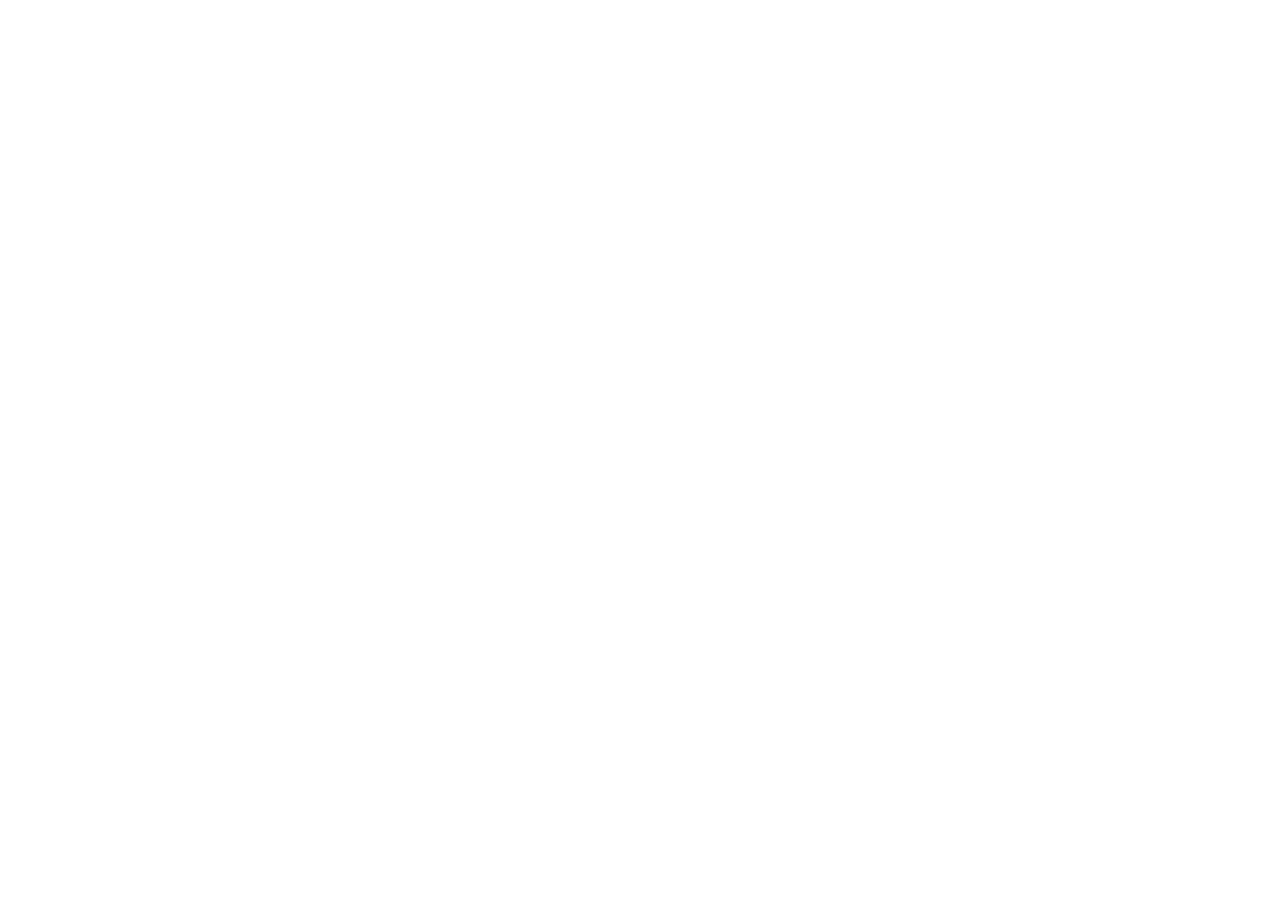
==== index.html @ 2f010128 "initial commit" ====
<!DOCTYPE html>
<html lang="en">
<head>
    <meta charset="UTF-8">
    <meta http-equiv="X-UA-Compatible" content="IE=edge">
    <meta name="viewport" content="width=device-width, initial-scale=1.0">
    <title>Document</title>
    <link rel="stylesheet" href="https://maxcdn.bootstrapcdn.com/bootstrap/3.4.1/css/bootstrap.min.css">
    <script src="https://ajax.googleapis.com/ajax/libs/jquery/3.5.1/jquery.min.js"></script>
    <script src="https://maxcdn.bootstrapcdn.com/bootstrap/3.4.1/js/bootstrap.min.js"></script>
</head>
<body>
    
    
</body>
</html>
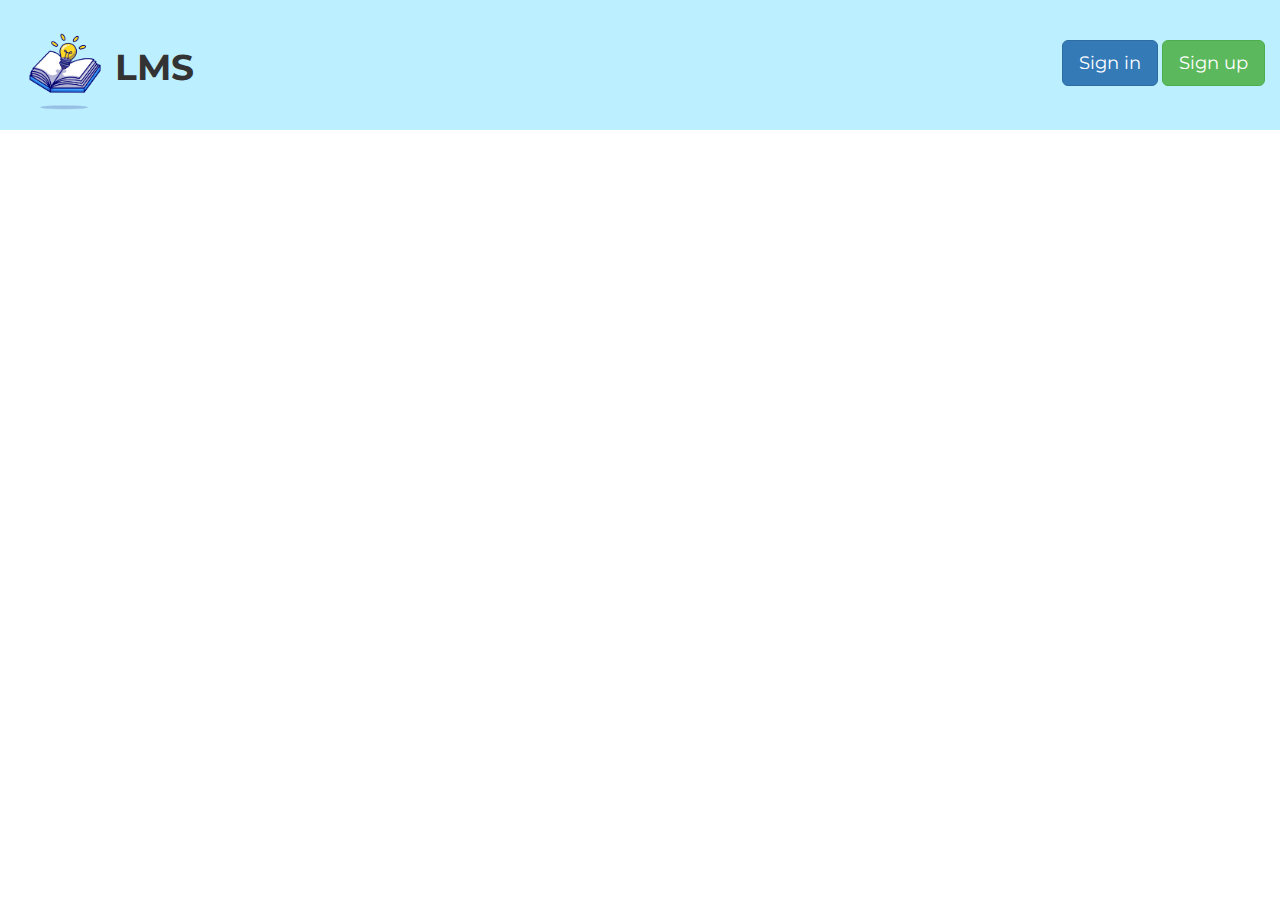
==== commit e4a76e30: "navbar complete" ====
--- a/index.html
+++ b/index.html
@@ -4,13 +4,28 @@
     <meta charset="UTF-8">
     <meta http-equiv="X-UA-Compatible" content="IE=edge">
     <meta name="viewport" content="width=device-width, initial-scale=1.0">
-    <title>Document</title>
+    <title>Library Management System</title>
     <link rel="stylesheet" href="https://maxcdn.bootstrapcdn.com/bootstrap/3.4.1/css/bootstrap.min.css">
     <script src="https://ajax.googleapis.com/ajax/libs/jquery/3.5.1/jquery.min.js"></script>
     <script src="https://maxcdn.bootstrapcdn.com/bootstrap/3.4.1/js/bootstrap.min.js"></script>
+    <link rel="stylesheet" href="./style.css">
 </head>
-<body>
-    
-    
+
+<body style="font-family: Montserrat;">
+
+    <!-- Navbar -->
+    <div class="container-fluid" style="background-color: #bcefff;">
+        <div class="row">
+            <div class="col-sm-4 text-left">
+                <h1><img src="./booklogo.jpg" height="100px" width="100px"><strong>LMS</strong></h1>
+            </div>
+            <div class="col-sm-4"></div>
+            <div class="col-sm-4 text-right">
+                <button class="btn btn-lg btn-primary" style="margin:40px 0 0 0;">Sign in</button>
+                <button class="btn btn-lg btn-success" style="margin:40px 0 0 0;">Sign up</button>
+            </div>
+        </div>
+    </div>
+
 </body>
 </html>--- a/style.css
+++ b/style.css
@@ -0,0 +1 @@
+@import url('https://fonts.googleapis.com/css2?family=Montserrat:ital,wght@0,400;0,800;1,200&display=swap');
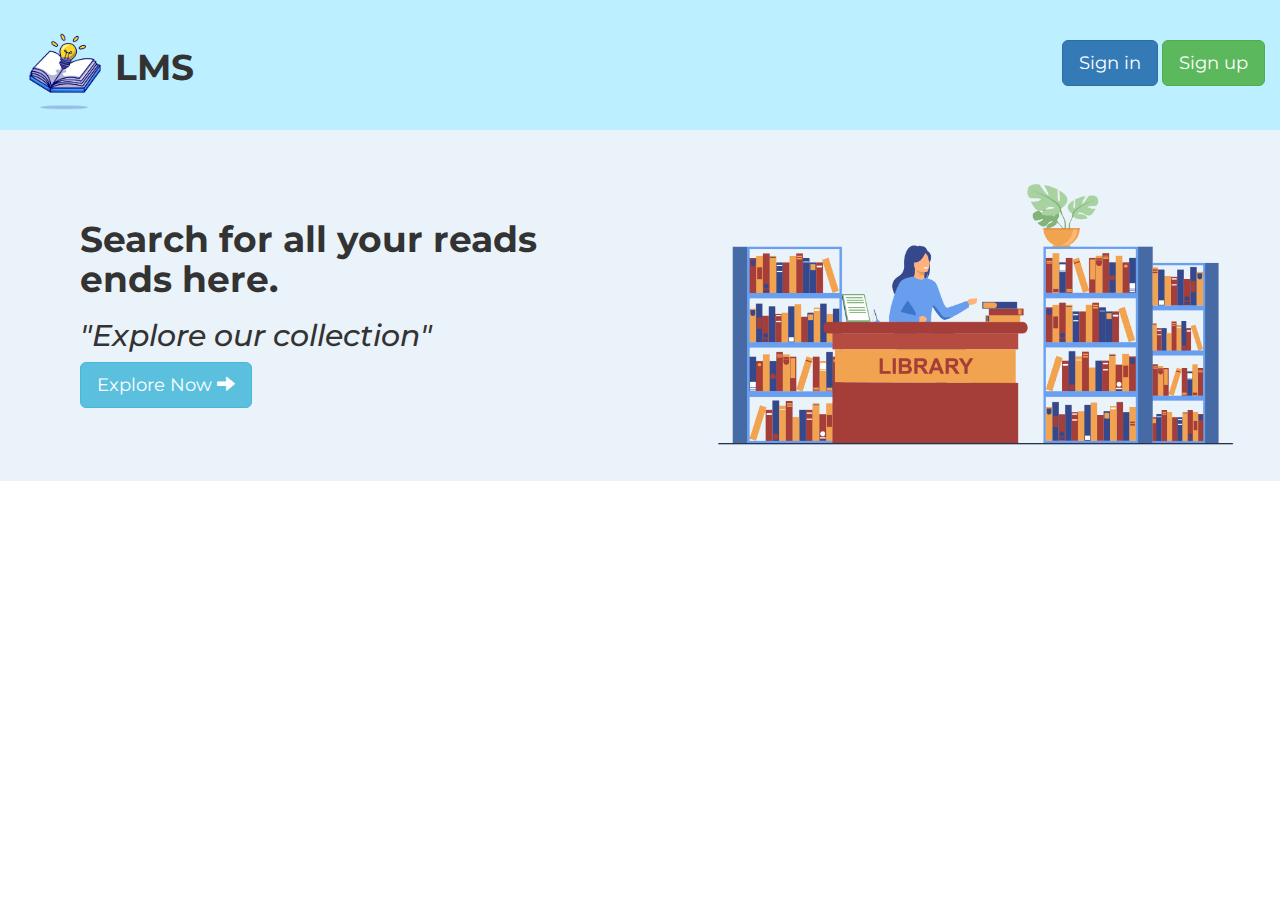
==== commit e8e3865b: "display part" ====
--- a/index.html
+++ b/index.html
@@ -26,6 +26,24 @@
             </div>
         </div>
     </div>
+    <!-- Navbar ends -->
 
+    <!-- Content -->
+    <div class="container-fluid" style="background-color: #ebf3fa;">
+        <div class="row">
+            <div class="col-md-6" style="padding:70px 20px 10px 80px;">
+                <h1><b>Search for all your reads ends here.</b></h1>
+                <h2><i>"Explore our collection"</i></h2>
+                <button class="btn btn-info btn-lg">Explore Now <span class="glyphicon glyphicon-arrow-right"></span></button>
+                
+            </div>
+            <div class="col-md-6"><img src="./library.png" style="width: 100%; height: auto;"></div>
+        </div>
+    </div>
+
+
+
+
+    <!-- Content ends -->
 </body>
 </html>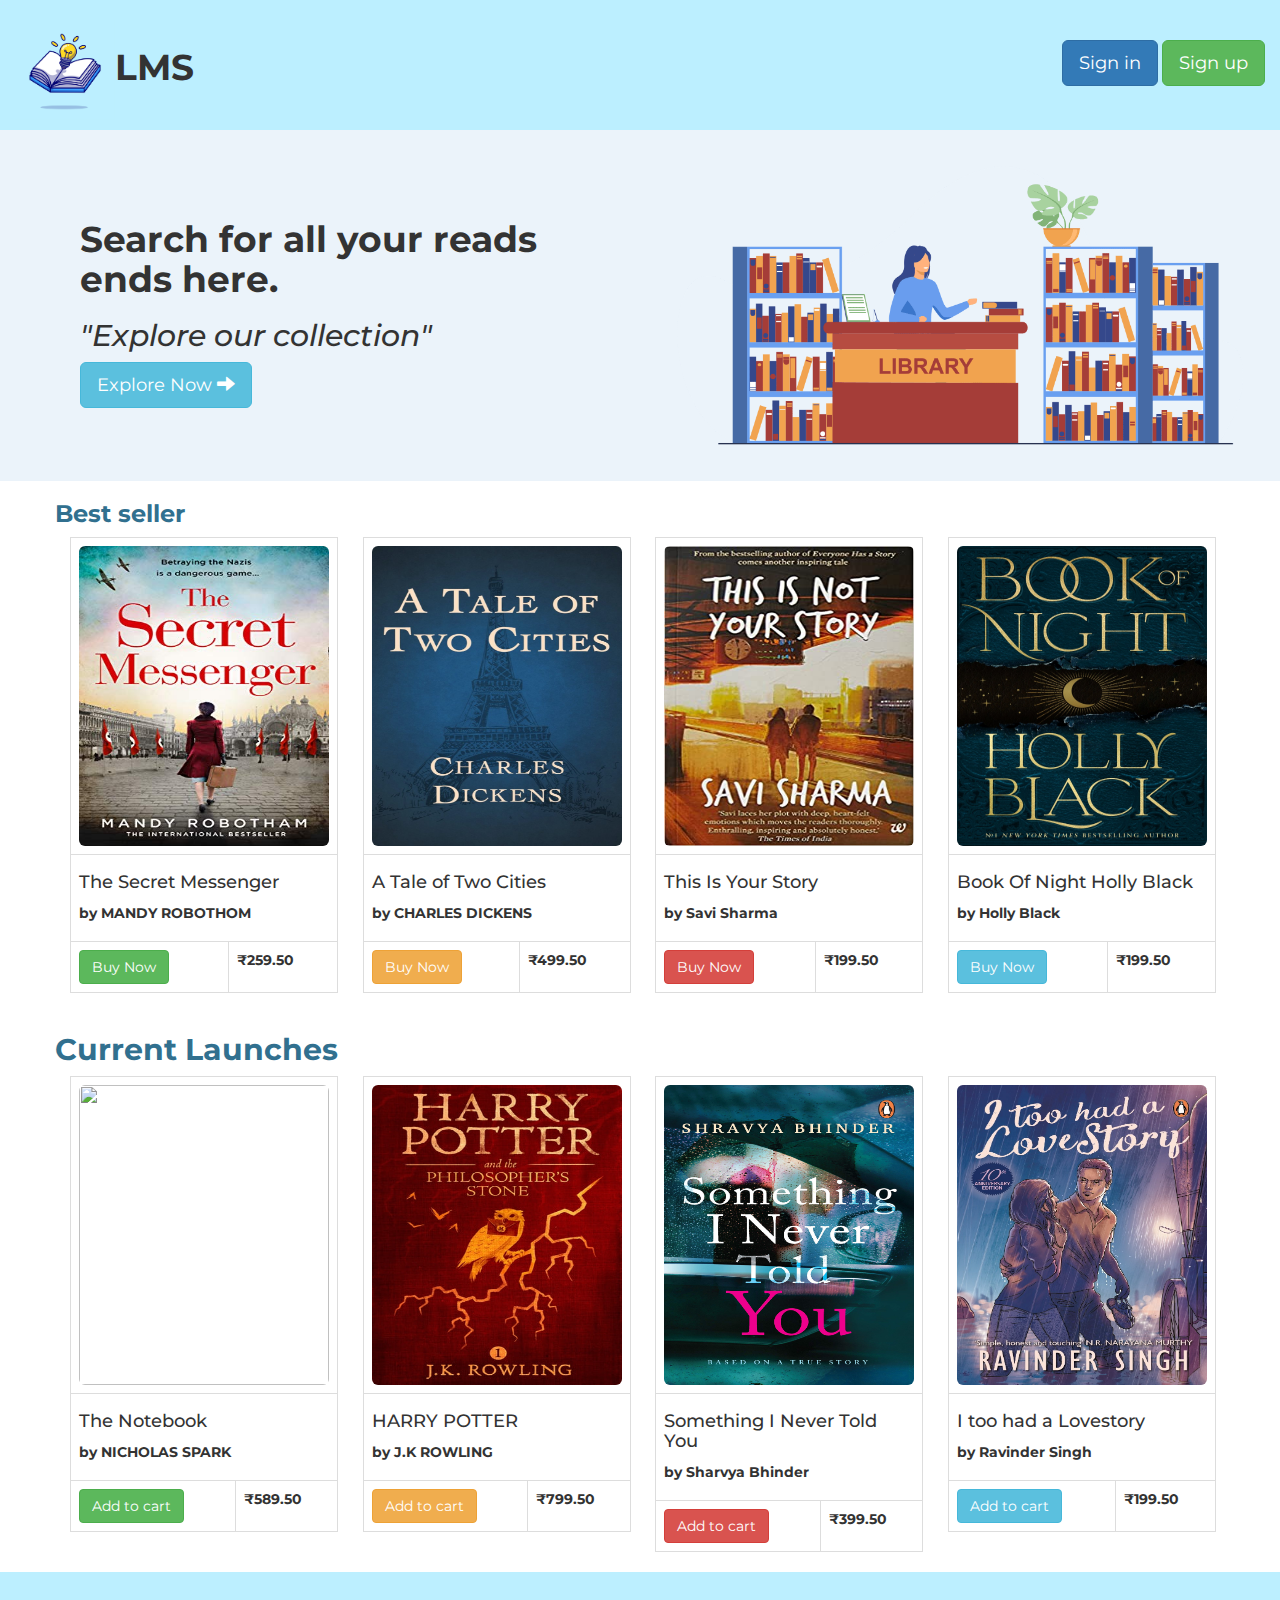
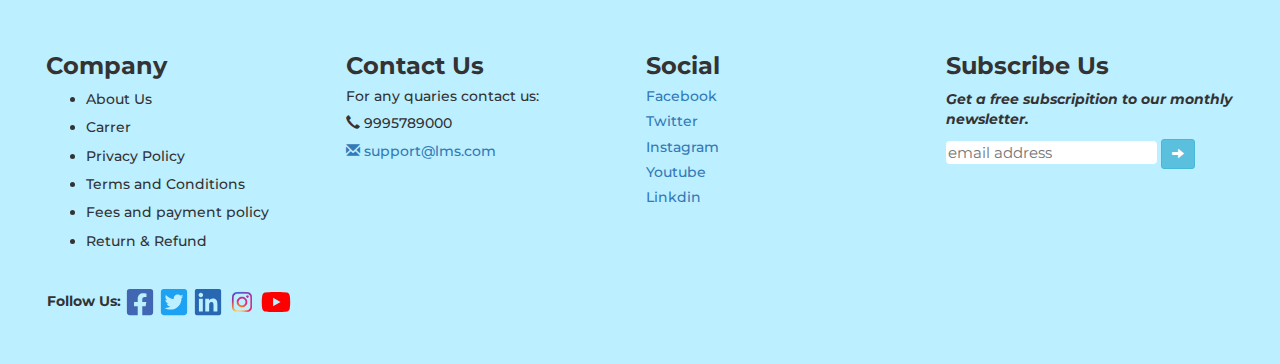
==== commit ed797265: "books added" ====
--- a/index.html
+++ b/index.html
@@ -40,10 +40,253 @@
             <div class="col-md-6"><img src="./library.png" style="width: 100%; height: auto;"></div>
         </div>
     </div>
-
-
-
-
+    <div class="container">
+        <div class="row">
+            <h3 class="text-info"><strong>Best seller</strong></h3>
+            <div class="col-sm-3">
+             <table class="table table-bordered">
+                    <tr>
+                        <td colspan="2" class="text-center">
+                            <img class="img-rounded" src="./book1.jpg "width="250px" height="300px">
+                        </td>
+                    </tr>
+                    <tr>
+                        <td colspan="2">
+                            <h4>The Secret Messenger</h4>
+                            <p><b>by MANDY ROBOTHOM</b></p>
+                        </td>
+                    </tr>
+                    <tr>
+                        <td>
+                            <button class="btn btn-success">Buy Now</button>
+                        </td>
+                        <td>
+                            <p><b>₹259.50</b></p>
+                        </td>
+                    </tr>
+                </table>
+            </div>    
+            <div class="col-sm-3">
+                <table class="table table-bordered">
+                    <tr>
+                        <td colspan="2" >
+                            <img class="img-rounded" src="./book2.jpg"width="250px" height="300px">
+                        </td>
+                    </tr>
+                    <tr>
+                        <td colspan="2">
+                            <h4>A Tale of Two Cities</h4>
+                            <p><b> by CHARLES DICKENS</b></p>
+                        </td>
+                    </tr>
+                    <tr>
+                        <td>
+                            <button class="btn btn-warning">Buy Now</button>
+                        </td>
+                        <td>
+                            <p><b>₹499.50</b></p>
+                        </td>
+                    </tr>
+                </table>
+            </div>    
+            <div class="col-sm-3">
+                <table class="table table-bordered">
+                    <tr >
+                        <td colspan="2">
+                            <img class="img-rounded" src="./book4.jpg "width="250px" height="300px">
+                        </td>
+                    </tr>
+                    <tr>
+                        <td colspan="2">
+                            <h4>This Is Your Story</h4> 
+                            <p><b> by Savi Sharma</b></p>
+                        </td>
+                    </tr>
+                    <tr>
+                        <td>
+                            <button class="btn btn-danger">Buy Now</button>
+                        </td>
+                        <td>
+                            <p><b>₹199.50</b></p>
+                        </td>
+                    </tr>
+                </table>
+            </div>    
+            <div class="col-sm-3">
+                <table class="table table-bordered">
+                    <tr >
+                        <td colspan="2">
+                            <img class="img-rounded" src="./book8.jpg"width="250px" height="300px">
+                        </td>
+                    </tr>
+                    <tr>
+                        <td colspan="2">
+                            <h4>Book Of Night Holly Black</h4>  
+                            <p><b>by Holly Black</b></p>
+                        </td>
+                    </tr>
+                    <tr>
+                        <td>
+                            <button class="btn btn-info">Buy Now</button>
+                        </td>
+                        <td>
+                            <p><b>₹199.50</b></p>
+                            
+                        </td>
+                    </tr>
+                </table>
+            </div>    
+        </div>
+       
+        </div>
+    </div>
+    <div class="container">
+        <div class="row">
+            <h2 class="text-info"><strong>Current Launches</strong></h2>
+            <div class="col-sm-3">
+             <table class="table table-bordered">
+                    <tr>
+                        <td colspan="2">
+                            <img class="img-rounded" src="./novel1.jpg "width="250px" height="300px">
+                        </td>
+                    </tr>
+                    <tr>
+                        <td colspan="2">
+                            <h4>The Notebook</h4>
+                            <p><b>by NICHOLAS SPARK</b></p>
+                        </td>
+                    </tr>
+                    <tr>
+                        <td>
+                            <button class="btn btn-success">Add to cart</button>
+                        </td>
+                        <td>
+                            <p><b>₹589.50</b></p>
+                        </td>
+                    </tr>
+                </table>
+            </div>    
+            <div class="col-sm-3">
+                <table class="table table-bordered">
+                    <tr>
+                        <td colspan="2" >
+                            <img class="img-rounded" src="./novel2.jpg"width="250px" height="300px">
+                        </td>
+                    </tr>
+                    <tr>
+                        <td colspan="2">
+                            <h4>HARRY POTTER</h4>
+                            <p><b>by J.K ROWLING</b></p>
+                        </td>
+                    </tr>
+                    <tr>
+                        <td>
+                            <button class="btn btn-warning">Add to cart</button>
+                        </td>
+                        <td>
+                            <p><b>₹799.50</b></p>
+                        </td>
+                    </tr>
+                </table>
+            </div>    
+            <div class="col-sm-3">
+                <table class="table table-bordered">
+                    <tr >
+                        <td colspan="2">
+                            <img class="img-rounded" src="./novel.3.jpg "width="250px" height="300px">
+                        </td>
+                    </tr>
+                    <tr>
+                        <td colspan="2">
+                            <h4>Something I Never Told You</h4> 
+                            <p><b>by Sharvya Bhinder</b></p>
+                        </td>
+                    </tr>
+                    <tr>
+                        <td>
+                            <button class="btn btn-danger">Add to cart</button>
+                        </td>
+                        <td>
+                            <p><b>₹399.50</b></p>
+                        </td>
+                    </tr>
+                </table>
+            </div>    
+            <div class="col-sm-3">
+                <table class="table table-bordered">
+                    <tr >
+                        <td colspan="2">
+                            <img class="img-rounded" src="./novel4.jpg"width="250px" height="300px">
+                        </td>
+                    </tr>
+                    <tr>
+                        <td colspan="2">
+                            <h4>I too had a Lovestory</h4>  
+                            <p><b>by Ravinder Singh</b></p>
+                        </td>
+                    </tr>
+                    <tr>
+                        <td>
+                            <button class="btn btn-info">Add to cart</button>
+                        </td>
+                        <td>
+                            <p><b>₹199.50</b></p>
+                            
+                        </td>
+                    </tr>
+                </table>
+            </div>    
+        </div>
+       
+        </div>
+    </div>
     <!-- Content ends -->
+
+    <!-- Footer Part -->
+    <div class="container-fluid" style="background-color: #bcefff; padding: 40px;">
+        <div class="row" style="padding:15px;">
+            <div class="col-md-3" style="padding: 6px;">
+                <h3><b>Company</b></h3>
+                <ul type="disc">
+                    <li><h5>About Us</h5></li>
+                    <li><h5>Carrer</h5></li>
+                    <li><h5>Privacy Policy</h5></li>
+                    <li><h5>Terms and Conditions </h5></li>
+                    <li><h5>Fees and payment policy </h5></li>
+                    <li><h5>Return & Refund </h5></li>
+                </ul>
+            </div>
+            <div class="col-md-3" style="padding: 6px;">
+                <h3><strong>Contact Us</strong></h3>
+                <h5>For any quaries contact us: </h5>
+                <h5><span class="glyphicon glyphicon-earphone"></span> 9995789000 </h5>
+                <h5><a href="#"><span class="glyphicon glyphicon-envelope"></span> support@lms.com</a></h5>
+            </div>
+            <div class="col-md-3" style="padding: 6px;" >
+                <h3><b>Social</b></h3>
+                <a href="#"><h5>Facebook</h5></a>
+                <a href="#"><h5>Twitter</h5></a>
+                <a href="#"><h5>Instagram</h5></a>
+                <a href="#"><h5>Youtube</h5></a>
+                <a href="#"><h5>Linkdin</h5></a>
+            </div>
+            <div class="col-md-3" style="padding: 6px;">
+                <h3><strong>Subscribe Us</strong></h3>
+                <p><i style="font-weight: bold;">Get a free subscripition to our monthly newsletter.</i></p>
+                <input type="email" style="border:none; border-radius: 4px; font-size: 15px;" placeholder="email address" />
+                <button class="btn btn-sm btn-info"><span class="glyphicon glyphicon-arrow-right"></span></button>
+            </div>
+        </div>
+        <div class="row" style="padding:7px">
+            <div class="col-sm-6">
+            <b>Follow Us: </b>
+                <a href="#"><img class="img-rounded" src="./fb-icon.svg" height="30" width="30"></a>
+                <a href="#"><img class="img-rounded" src="./twitter-square-brands.svg" height="30" width="30"></a>
+                <a href="#"><img class="img-rounded" src="./linkedin-brands.svg" height="30" width="30"></a>
+                <a href="#"><img class="img-rounded" src="./Instagram.png" height="30" width="30"></a>
+                <a href="#"><img class="img-rounded" src="./youtube-brands.svg" height="30" width="30"></a>
+            </div>
+        </div>
+
 </body>
 </html>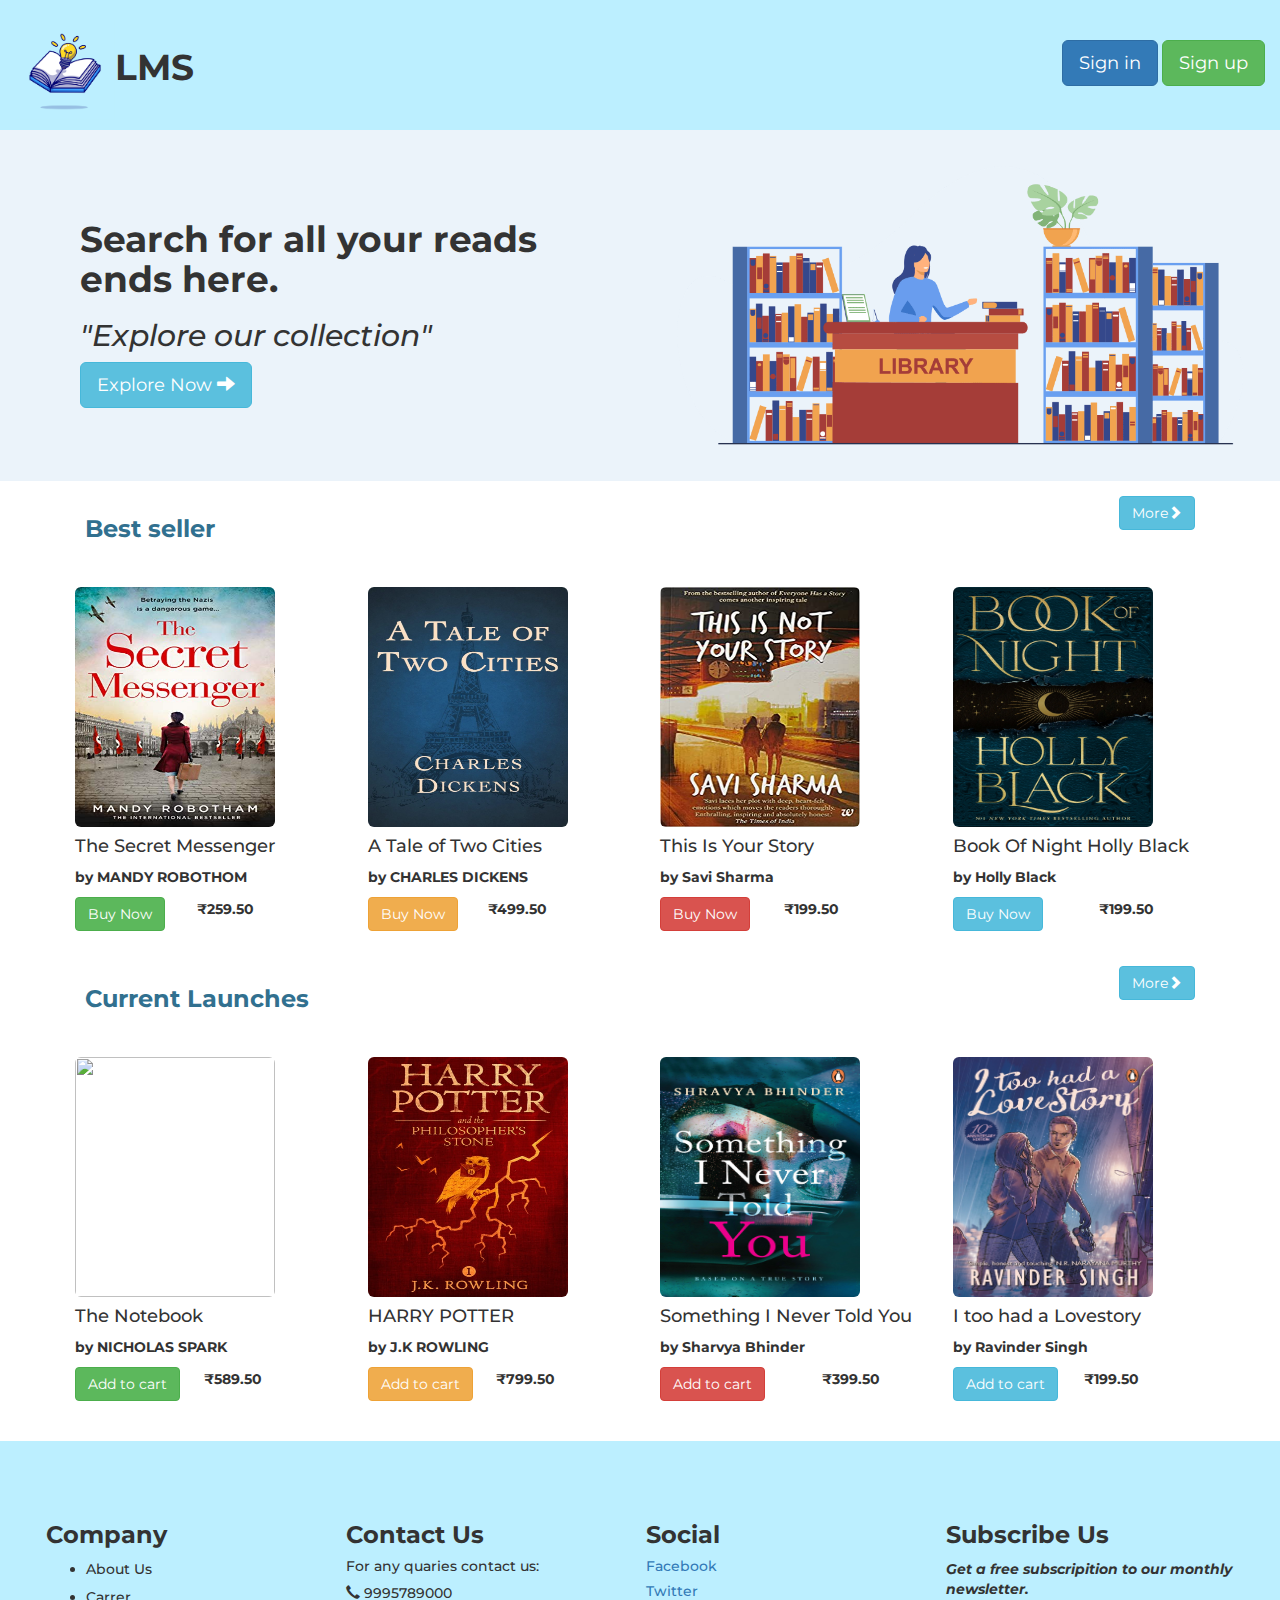
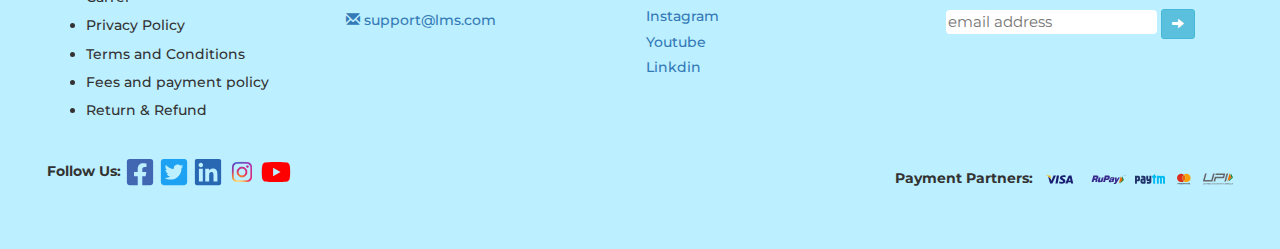
==== commit 46a339b5: "footer updated and padding in books" ====
--- a/index.html
+++ b/index.html
@@ -35,19 +35,26 @@
                 <h1><b>Search for all your reads ends here.</b></h1>
                 <h2><i>"Explore our collection"</i></h2>
                 <button class="btn btn-info btn-lg">Explore Now <span class="glyphicon glyphicon-arrow-right"></span></button>
-                
             </div>
             <div class="col-md-6"><img src="./library.png" style="width: 100%; height: auto;"></div>
         </div>
     </div>
     <div class="container">
-        <div class="row">
-            <h3 class="text-info"><strong>Best seller</strong></h3>
-            <div class="col-sm-3">
-             <table class="table table-bordered">
+        <div class="row" style="padding: 15px;">
+            <div class="col-sm-4 text-left">
+                <h3 class="text-info"><strong>Best seller</strong></h3>
+            </div>
+            <div class="col-sm-8 text-right">
+                <button class="btn btn-info">More<span class="glyphicon glyphicon-chevron-right"></span></button>
+            </div>
+
+        </div>
+        <div class="row" >
+            <div class="col-md-3" style="padding: 20px;">
+             <table>
                     <tr>
                         <td colspan="2" class="text-center">
-                            <img class="img-rounded" src="./book1.jpg "width="250px" height="300px">
+                            <img class="img-rounded" src="./book1.jpg" width="200px" height="240px">
                         </td>
                     </tr>
                     <tr>
@@ -66,11 +73,11 @@
                     </tr>
                 </table>
             </div>    
-            <div class="col-sm-3">
-                <table class="table table-bordered">
+            <div class="col-md-3" style="padding: 20px;">
+                <table>
                     <tr>
                         <td colspan="2" >
-                            <img class="img-rounded" src="./book2.jpg"width="250px" height="300px">
+                            <img class="img-rounded" src="./book2.jpg"width="200px" height="240px">
                         </td>
                     </tr>
                     <tr>
@@ -89,11 +96,11 @@
                     </tr>
                 </table>
             </div>    
-            <div class="col-sm-3">
-                <table class="table table-bordered">
+            <div class="col-md-3" style="padding: 20px;">
+                <table>
                     <tr >
                         <td colspan="2">
-                            <img class="img-rounded" src="./book4.jpg "width="250px" height="300px">
+                            <img class="img-rounded" src="./book4.jpg "width="200px" height="240px">
                         </td>
                     </tr>
                     <tr>
@@ -112,11 +119,11 @@
                     </tr>
                 </table>
             </div>    
-            <div class="col-sm-3">
-                <table class="table table-bordered">
+            <div class="col-md-3" style="padding: 20px;">
+                <table>
                     <tr >
                         <td colspan="2">
-                            <img class="img-rounded" src="./book8.jpg"width="250px" height="300px">
+                            <img class="img-rounded" src="./book8.jpg"width="200px" height="240px">
                         </td>
                     </tr>
                     <tr>
@@ -137,17 +144,22 @@
                 </table>
             </div>    
         </div>
-       
-        </div>
     </div>
     <div class="container">
+        <div class="row" style="padding: 15px;">
+            <div class="col-sm-4 text-left">
+                <h3 class="text-info"><strong>Current Launches</strong></h3>
+            </div>
+            <div class="col-sm-8 text-right">
+                <button class="btn btn-info">More<span class="glyphicon glyphicon-chevron-right"></span></button>
+            </div>
+        </div>
         <div class="row">
-            <h2 class="text-info"><strong>Current Launches</strong></h2>
-            <div class="col-sm-3">
-             <table class="table table-bordered">
-                    <tr>
-                        <td colspan="2">
-                            <img class="img-rounded" src="./novel1.jpg "width="250px" height="300px">
+            <div class="col-md-3" style="padding: 20px;">
+             <table>
+                    <tr>
+                        <td colspan="2">
+                            <img class="img-rounded" src="./novel1.jpg" width="200px" height="240px">
                         </td>
                     </tr>
                     <tr>
@@ -166,11 +178,11 @@
                     </tr>
                 </table>
             </div>    
-            <div class="col-sm-3">
-                <table class="table table-bordered">
+            <div class="col-md-3" style="padding: 20px;">
+                <table>
                     <tr>
                         <td colspan="2" >
-                            <img class="img-rounded" src="./novel2.jpg"width="250px" height="300px">
+                            <img class="img-rounded" src="./novel2.jpg"width="200px" height="240px">
                         </td>
                     </tr>
                     <tr>
@@ -189,11 +201,11 @@
                     </tr>
                 </table>
             </div>    
-            <div class="col-sm-3">
-                <table class="table table-bordered">
+            <div class="col-md-3" style="padding: 20px;">
+                <table>
                     <tr >
                         <td colspan="2">
-                            <img class="img-rounded" src="./novel.3.jpg "width="250px" height="300px">
+                            <img class="img-rounded" src="./novel.3.jpg "width="200px" height="240px">
                         </td>
                     </tr>
                     <tr>
@@ -212,11 +224,11 @@
                     </tr>
                 </table>
             </div>    
-            <div class="col-sm-3">
-                <table class="table table-bordered">
+            <div class="col-md-3" style="padding: 20px;">
+                <table>
                     <tr >
                         <td colspan="2">
-                            <img class="img-rounded" src="./novel4.jpg"width="250px" height="300px">
+                            <img class="img-rounded" src="./novel4.jpg" width="200px" height="240px">
                         </td>
                     </tr>
                     <tr>
@@ -243,7 +255,7 @@
     <!-- Content ends -->
 
     <!-- Footer Part -->
-    <div class="container-fluid" style="background-color: #bcefff; padding: 40px;">
+    <div class="container-fluid" style="background-color: #bcefff; padding: 40px; margin-top: 20px;">
         <div class="row" style="padding:15px;">
             <div class="col-md-3" style="padding: 6px;">
                 <h3><b>Company</b></h3>
@@ -278,7 +290,7 @@
             </div>
         </div>
         <div class="row" style="padding:7px">
-            <div class="col-sm-6">
+            <div class="col-sm-4">
             <b>Follow Us: </b>
                 <a href="#"><img class="img-rounded" src="./fb-icon.svg" height="30" width="30"></a>
                 <a href="#"><img class="img-rounded" src="./twitter-square-brands.svg" height="30" width="30"></a>
@@ -286,6 +298,14 @@
                 <a href="#"><img class="img-rounded" src="./Instagram.png" height="30" width="30"></a>
                 <a href="#"><img class="img-rounded" src="./youtube-brands.svg" height="30" width="30"></a>
             </div>
+            <div class="col-sm-8 text-right">
+                <b>Payment Partners: </b>
+                    <img class="img-rounded" src="./visa.svg" height="45" width="45">
+                    <img class="img-rounded" src="./rupay-logo.svg" height="45" width="45">
+                    <img class="img-rounded" src="./paytm.svg" height="30" width="30">
+                    <img class="img-rounded" src="./master-card.svg" height="30" width="30">
+                    <img class="img-rounded" src="./upi-payment.svg" height="30" width="30">
+                </div>
         </div>
 
 </body>
--- a/style.css
+++ b/style.css
@@ -1 +1,4 @@
 @import url('https://fonts.googleapis.com/css2?family=Montserrat:ital,wght@0,400;0,800;1,200&display=swap');
+table{
+    border: none !important;
+}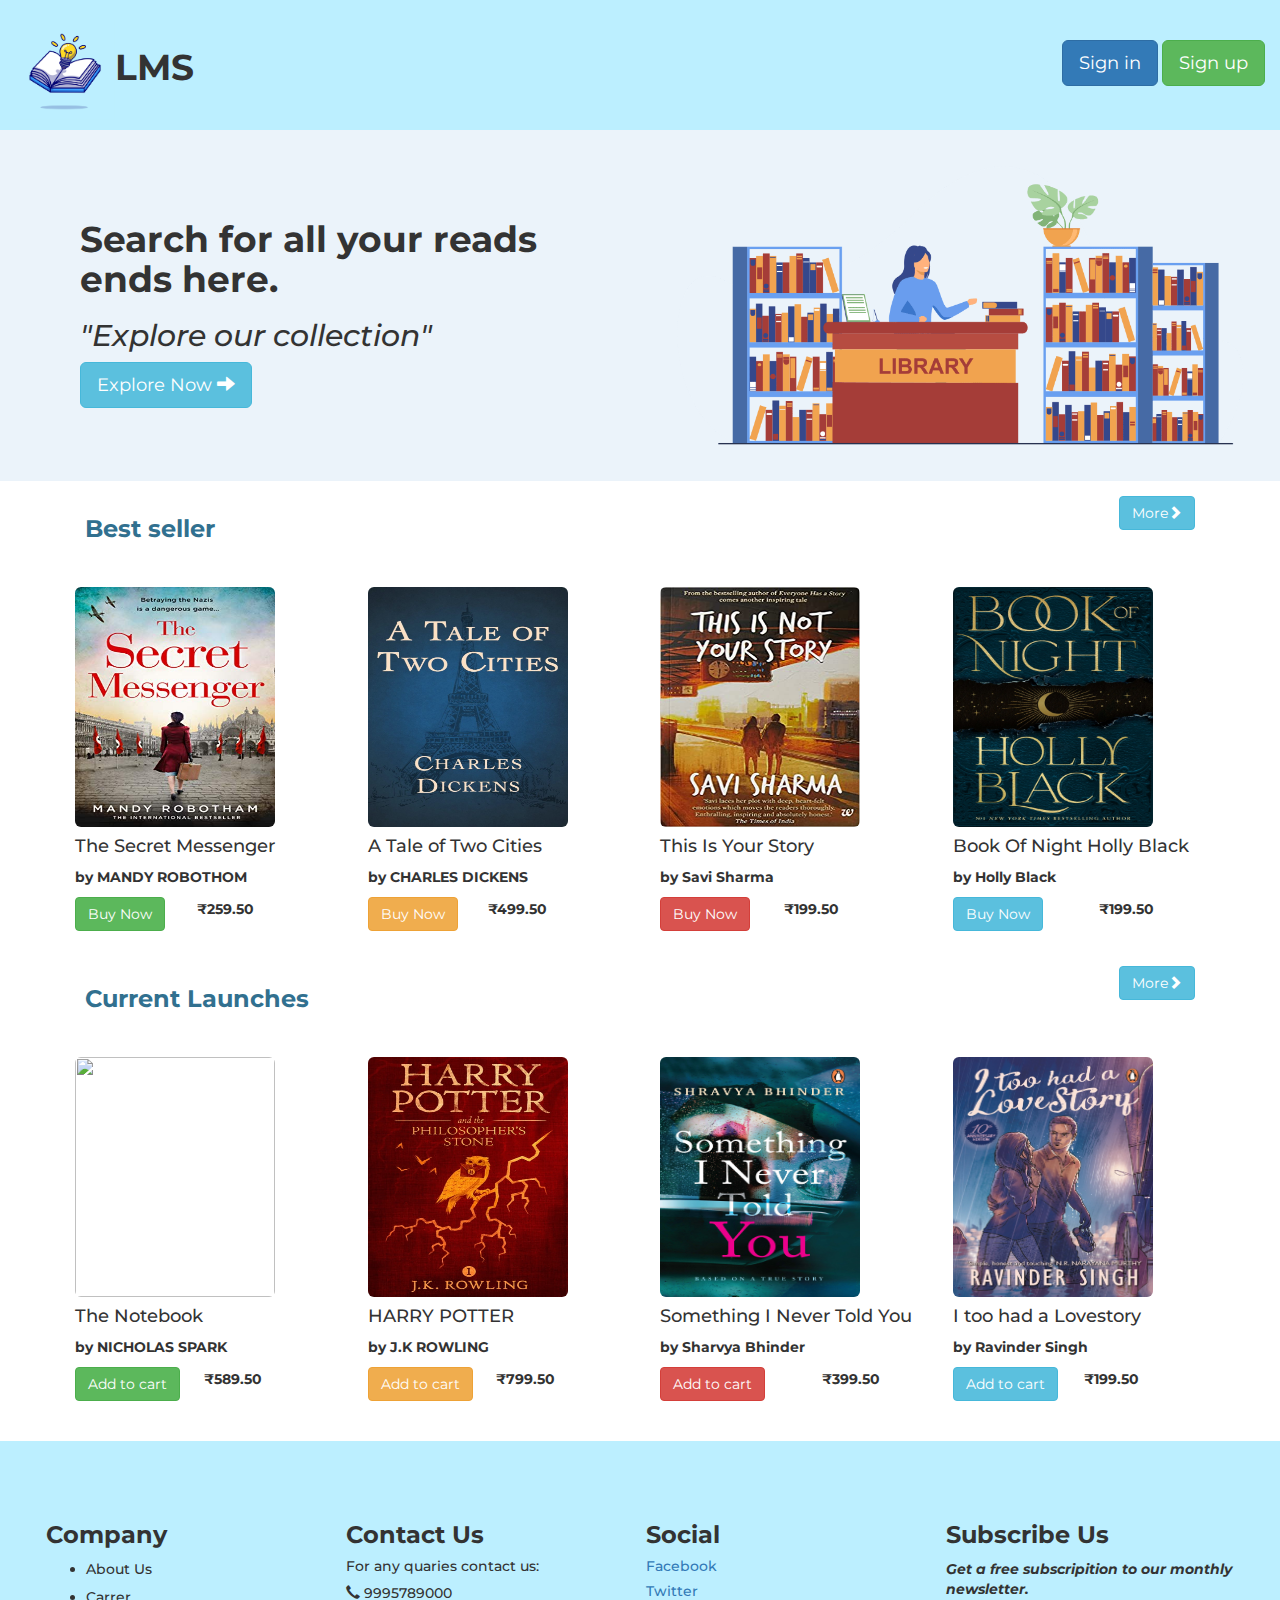
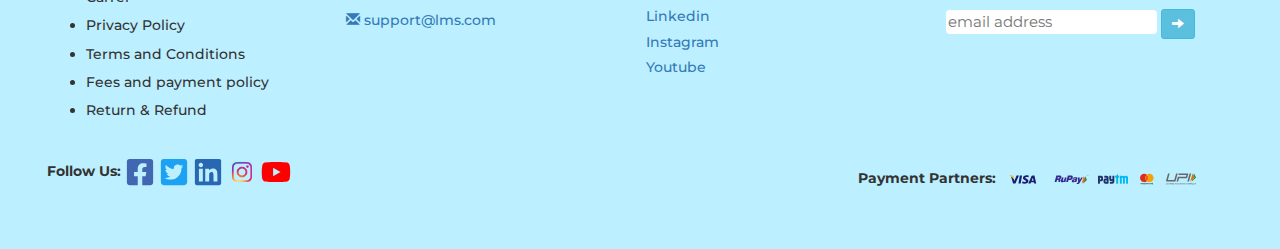
==== commit 217b8d12: "fixed cols" ====
--- a/index.html
+++ b/index.html
@@ -278,9 +278,9 @@
                 <h3><b>Social</b></h3>
                 <a href="#"><h5>Facebook</h5></a>
                 <a href="#"><h5>Twitter</h5></a>
+                <a href="#"><h5>Linkedin</h5></a>
                 <a href="#"><h5>Instagram</h5></a>
                 <a href="#"><h5>Youtube</h5></a>
-                <a href="#"><h5>Linkdin</h5></a>
             </div>
             <div class="col-md-3" style="padding: 6px;">
                 <h3><strong>Subscribe Us</strong></h3>
@@ -290,7 +290,7 @@
             </div>
         </div>
         <div class="row" style="padding:7px">
-            <div class="col-sm-4">
+            <div class="col-sm-8">
             <b>Follow Us: </b>
                 <a href="#"><img class="img-rounded" src="./fb-icon.svg" height="30" width="30"></a>
                 <a href="#"><img class="img-rounded" src="./twitter-square-brands.svg" height="30" width="30"></a>
@@ -298,7 +298,7 @@
                 <a href="#"><img class="img-rounded" src="./Instagram.png" height="30" width="30"></a>
                 <a href="#"><img class="img-rounded" src="./youtube-brands.svg" height="30" width="30"></a>
             </div>
-            <div class="col-sm-8 text-right">
+            <div class="col-sm-4">
                 <b>Payment Partners: </b>
                     <img class="img-rounded" src="./visa.svg" height="45" width="45">
                     <img class="img-rounded" src="./rupay-logo.svg" height="45" width="45">
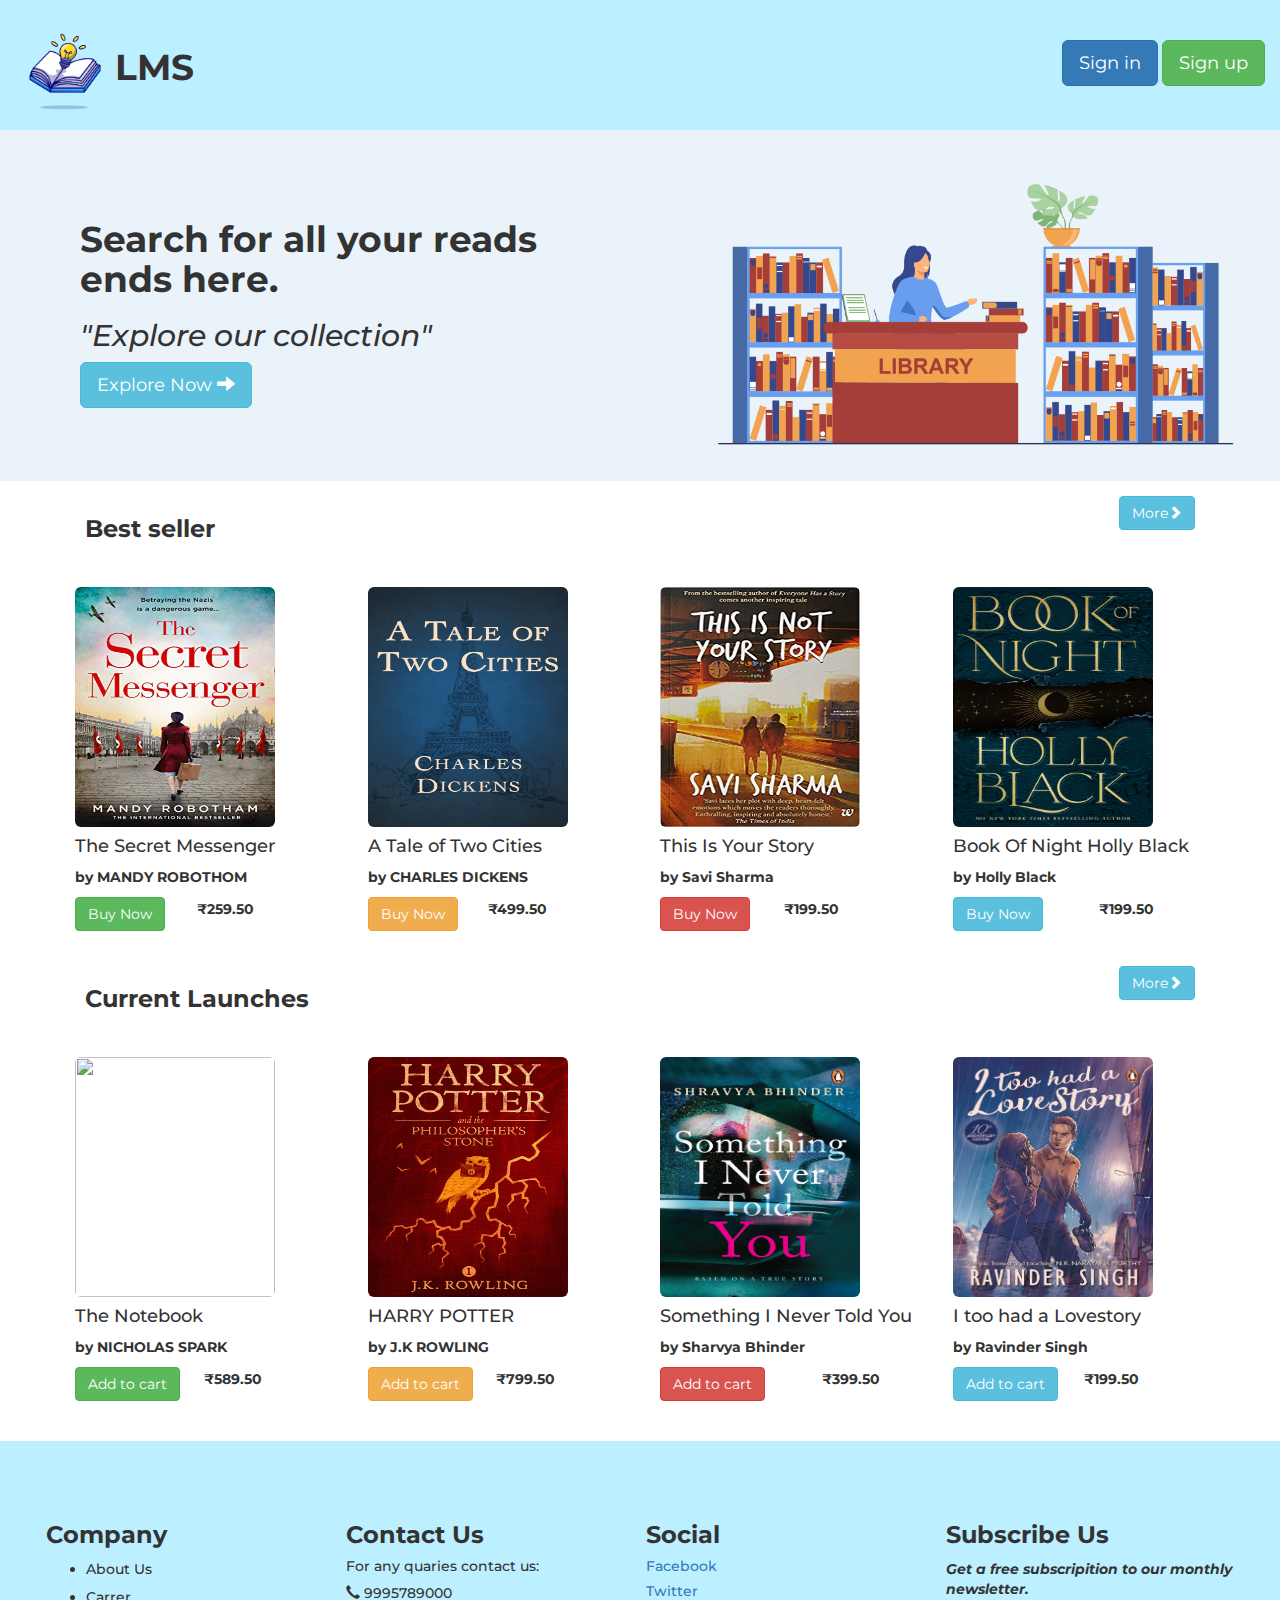
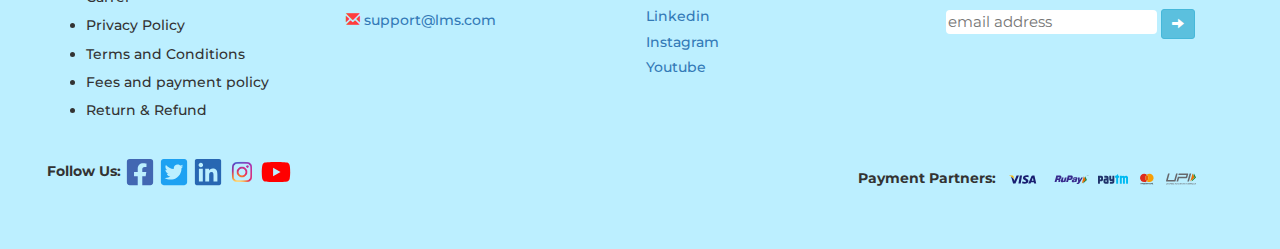
==== commit 222596c3: "chahnged font color" ====
--- a/index.html
+++ b/index.html
@@ -42,7 +42,7 @@
     <div class="container">
         <div class="row" style="padding: 15px;">
             <div class="col-sm-4 text-left">
-                <h3 class="text-info"><strong>Best seller</strong></h3>
+                <h3><strong>Best seller</strong></h3>
             </div>
             <div class="col-sm-8 text-right">
                 <button class="btn btn-info">More<span class="glyphicon glyphicon-chevron-right"></span></button>
@@ -148,7 +148,7 @@
     <div class="container">
         <div class="row" style="padding: 15px;">
             <div class="col-sm-4 text-left">
-                <h3 class="text-info"><strong>Current Launches</strong></h3>
+                <h3><strong>Current Launches</strong></h3>
             </div>
             <div class="col-sm-8 text-right">
                 <button class="btn btn-info">More<span class="glyphicon glyphicon-chevron-right"></span></button>
@@ -272,7 +272,7 @@
                 <h3><strong>Contact Us</strong></h3>
                 <h5>For any quaries contact us: </h5>
                 <h5><span class="glyphicon glyphicon-earphone"></span> 9995789000 </h5>
-                <h5><a href="#"><span class="glyphicon glyphicon-envelope"></span> support@lms.com</a></h5>
+                <h5><a href="#"><span class="glyphicon glyphicon-envelope" style="color: #ff3d3d;"></span> support@lms.com</a></h5>
             </div>
             <div class="col-md-3" style="padding: 6px;" >
                 <h3><b>Social</b></h3>
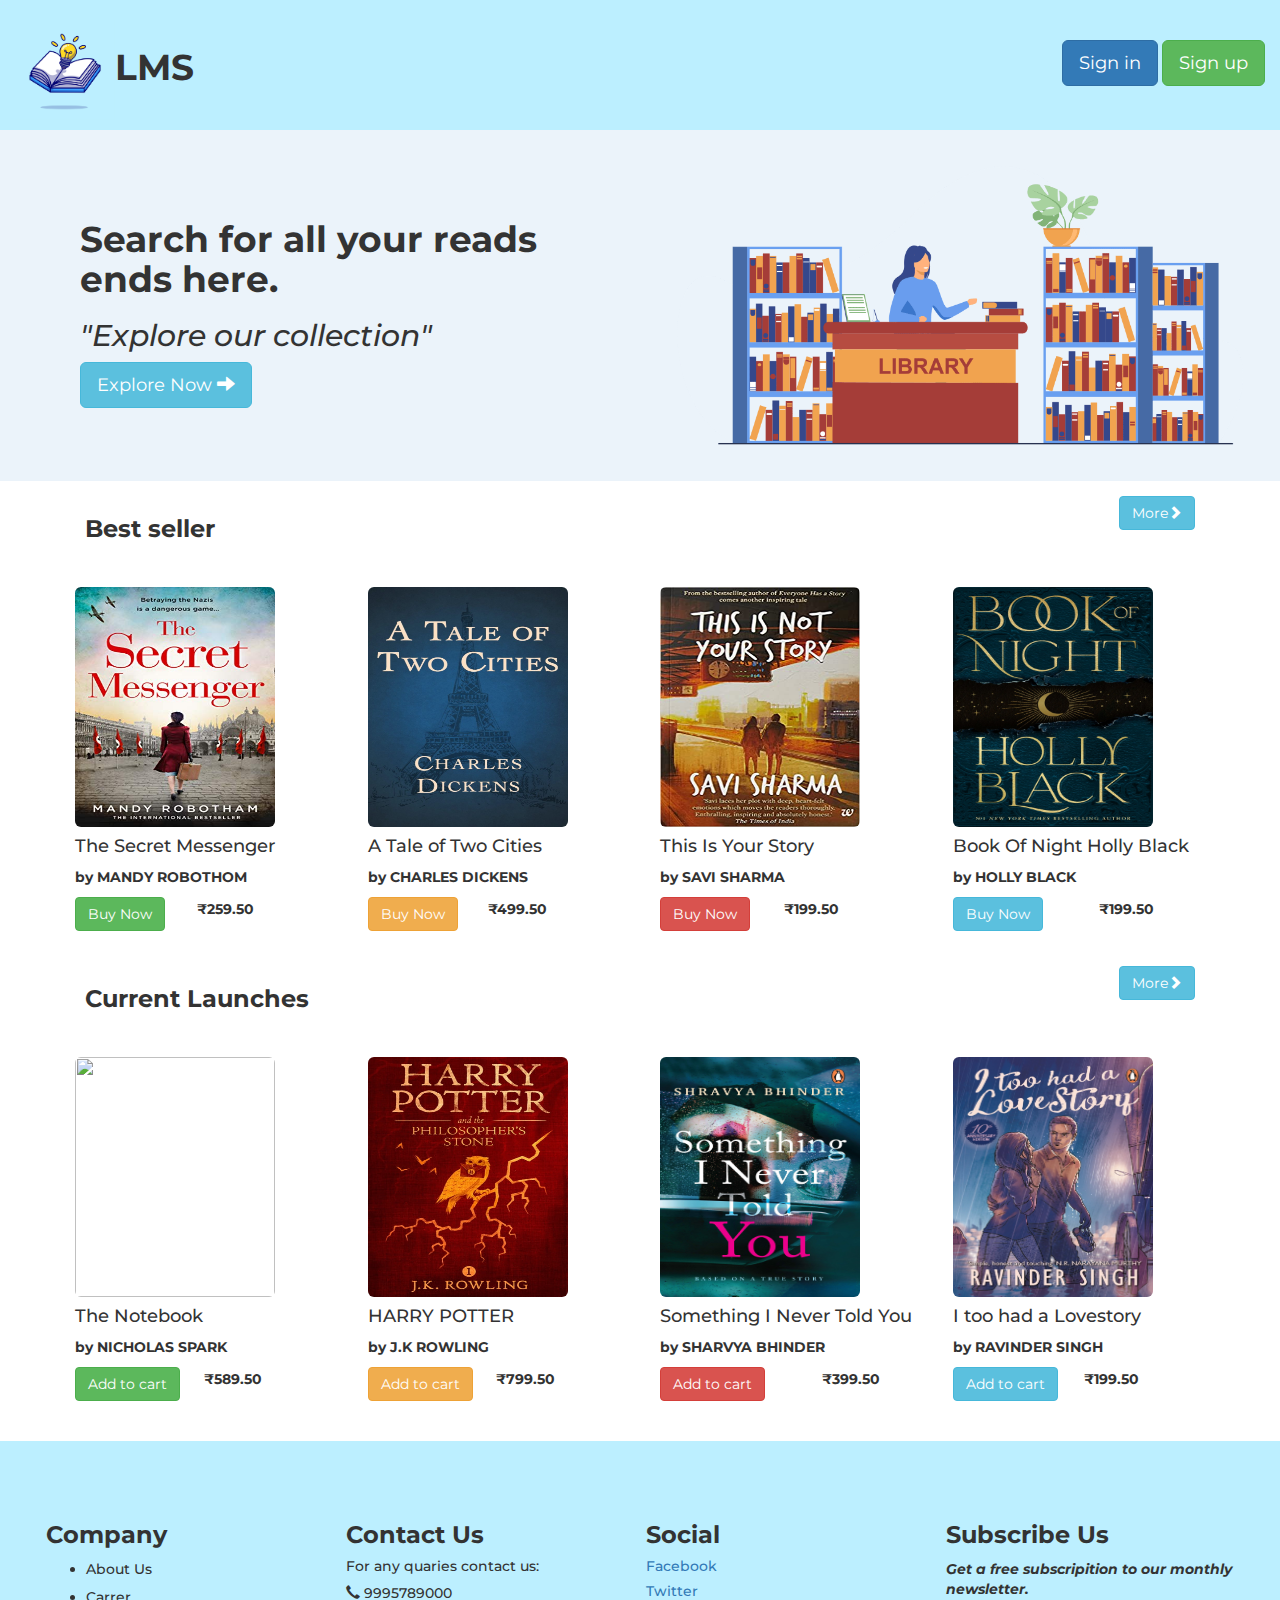
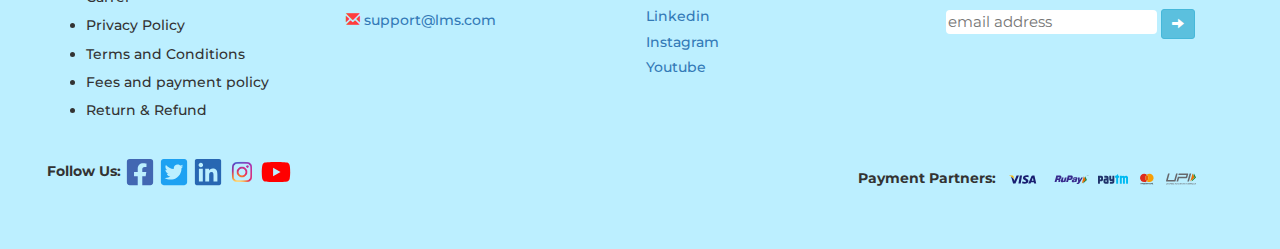
==== commit f22cb147: "." ====
--- a/index.html
+++ b/index.html
@@ -106,7 +106,7 @@
                     <tr>
                         <td colspan="2">
                             <h4>This Is Your Story</h4> 
-                            <p><b> by Savi Sharma</b></p>
+                            <p><b> by SAVI SHARMA</b></p>
                         </td>
                     </tr>
                     <tr>
@@ -129,7 +129,7 @@
                     <tr>
                         <td colspan="2">
                             <h4>Book Of Night Holly Black</h4>  
-                            <p><b>by Holly Black</b></p>
+                            <p><b>by HOLLY BLACK</b></p>
                         </td>
                     </tr>
                     <tr>
@@ -211,7 +211,7 @@
                     <tr>
                         <td colspan="2">
                             <h4>Something I Never Told You</h4> 
-                            <p><b>by Sharvya Bhinder</b></p>
+                            <p><b>by SHARVYA BHINDER</b></p>
                         </td>
                     </tr>
                     <tr>
@@ -234,7 +234,7 @@
                     <tr>
                         <td colspan="2">
                             <h4>I too had a Lovestory</h4>  
-                            <p><b>by Ravinder Singh</b></p>
+                            <p><b>by RAVINDER SINGH</b></p>
                         </td>
                     </tr>
                     <tr>
